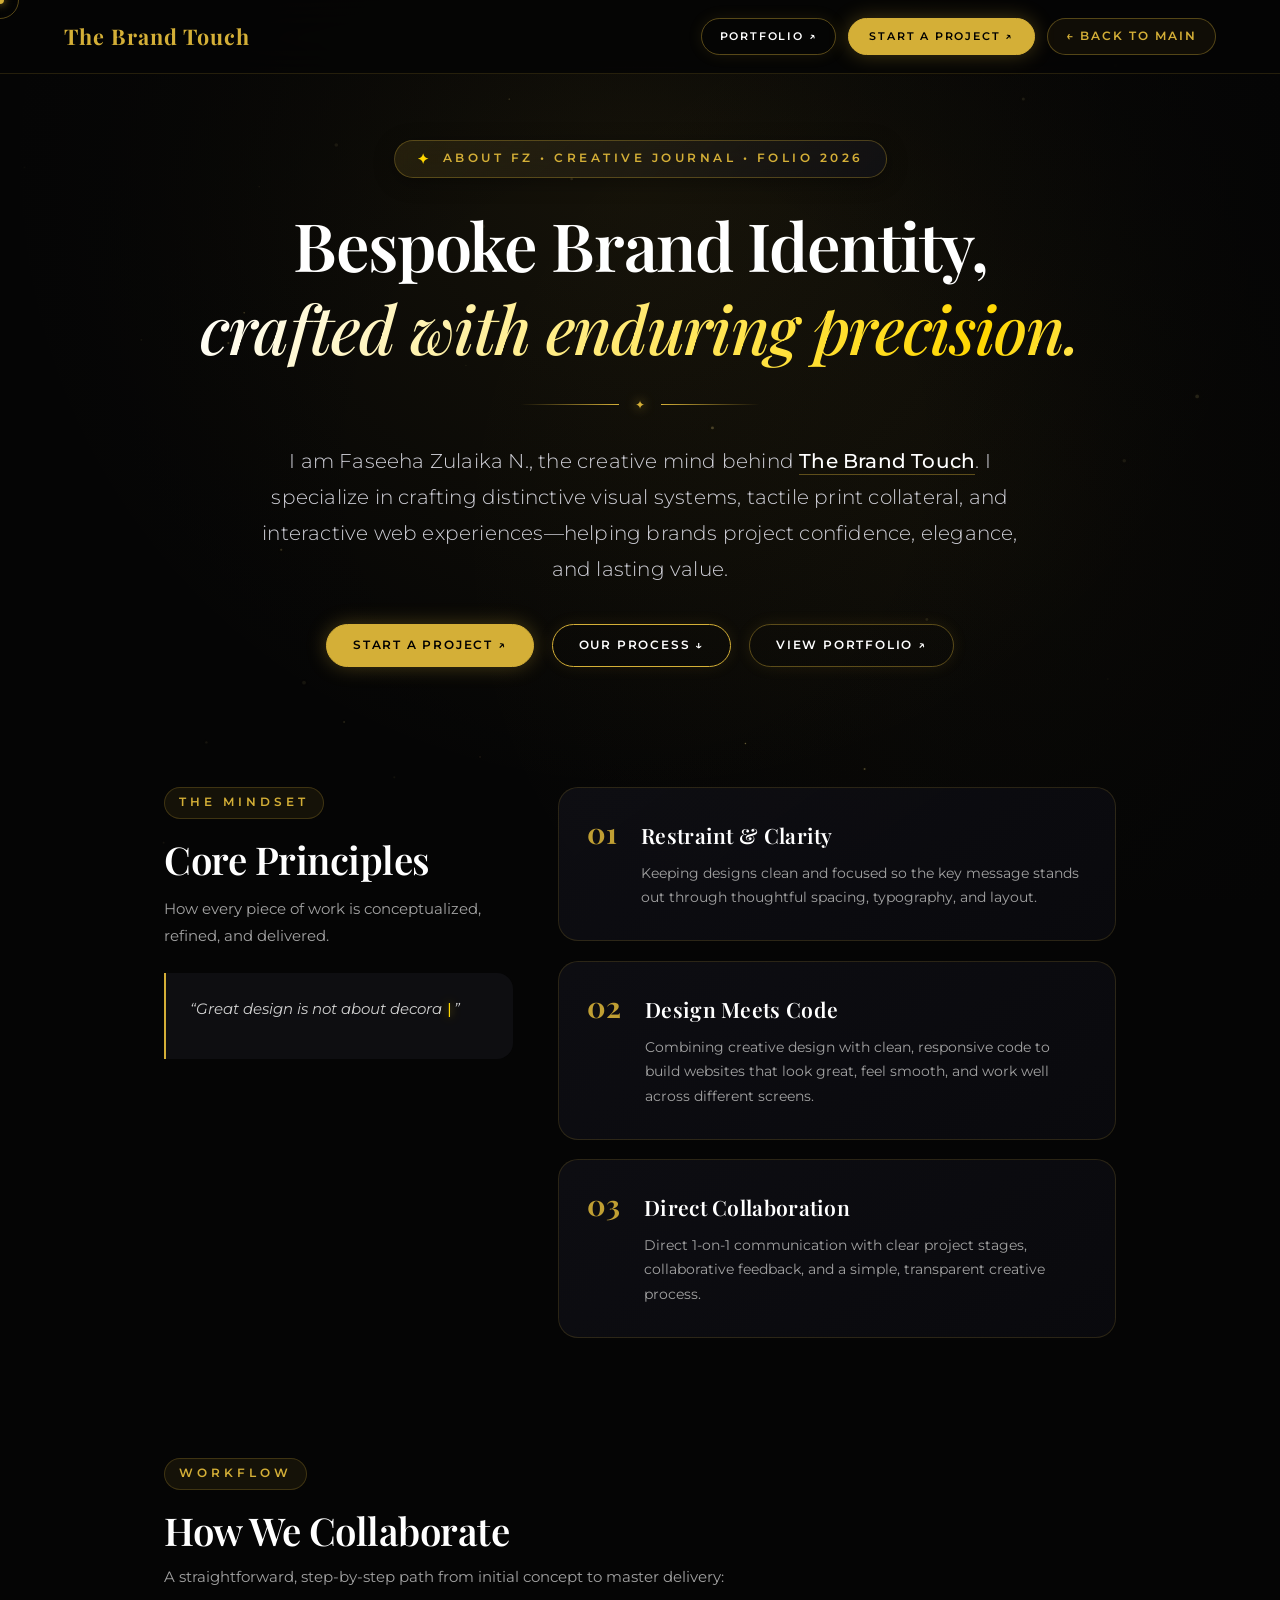
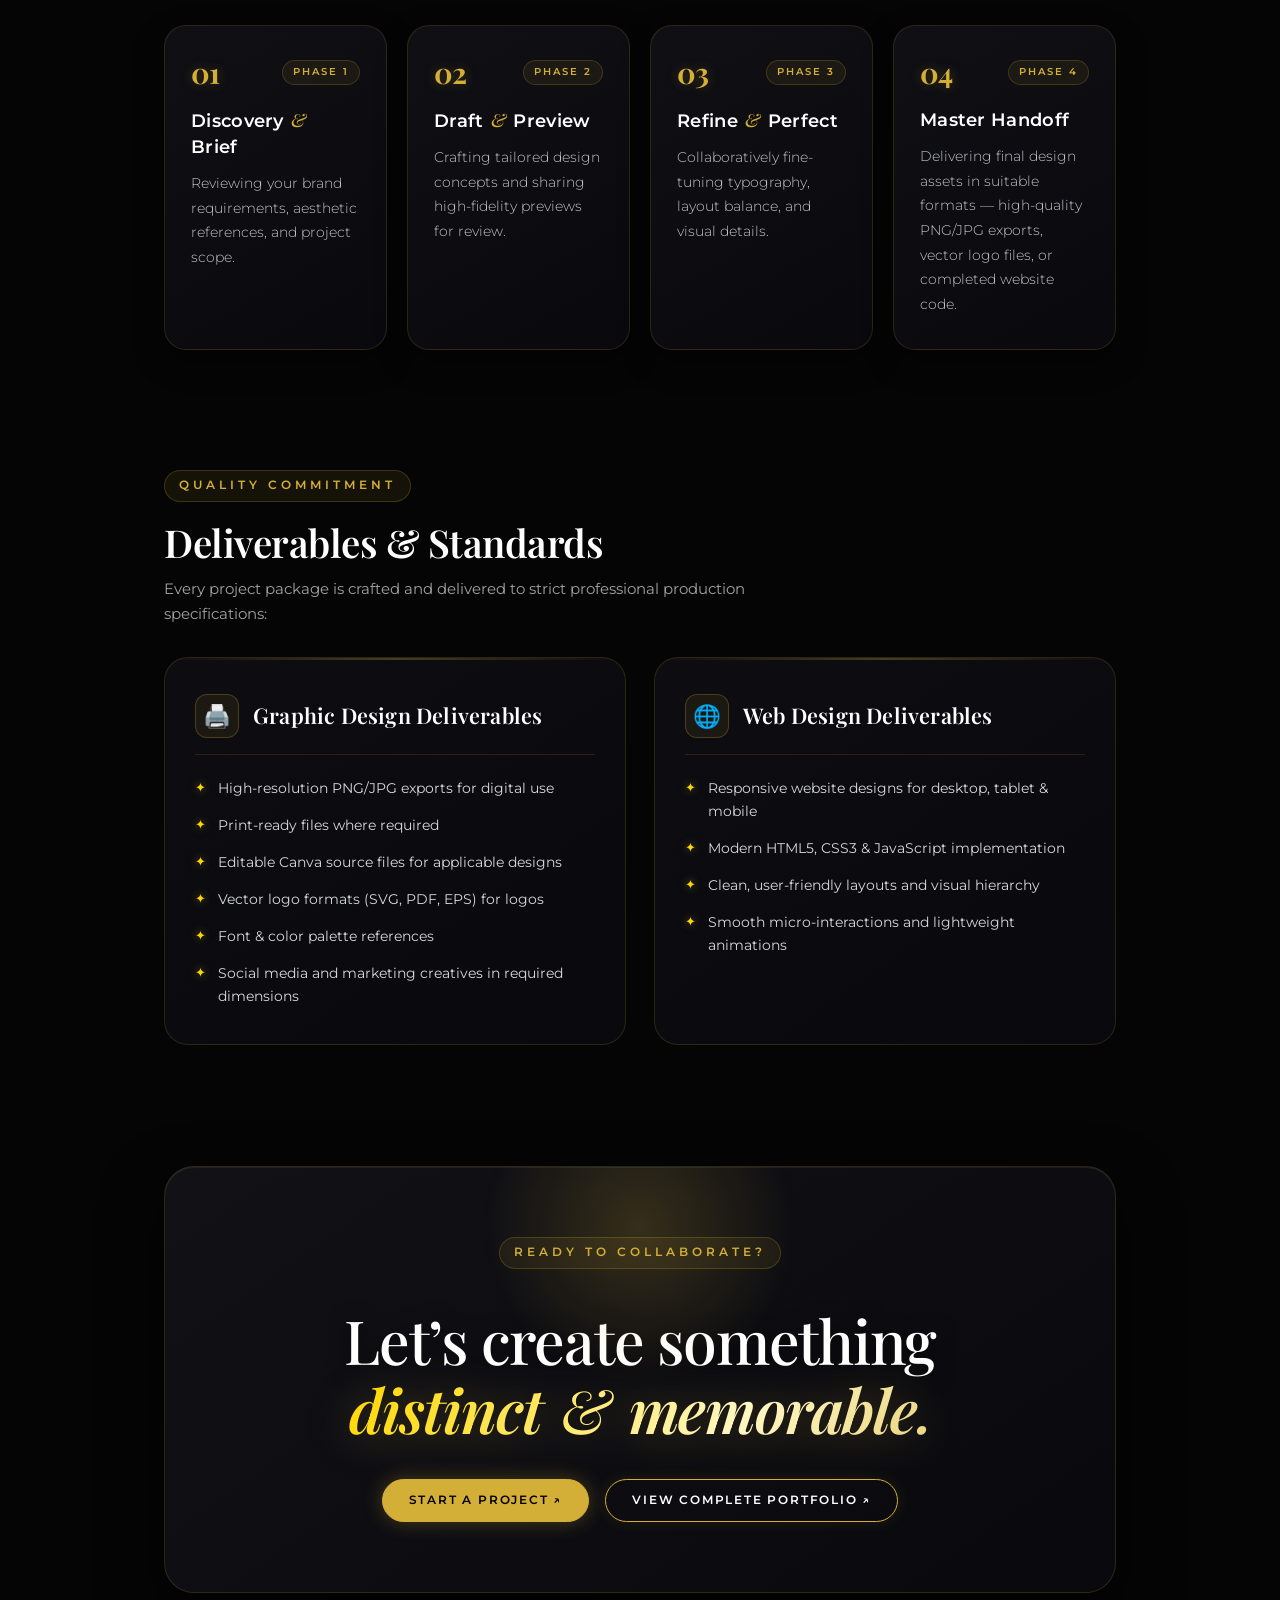
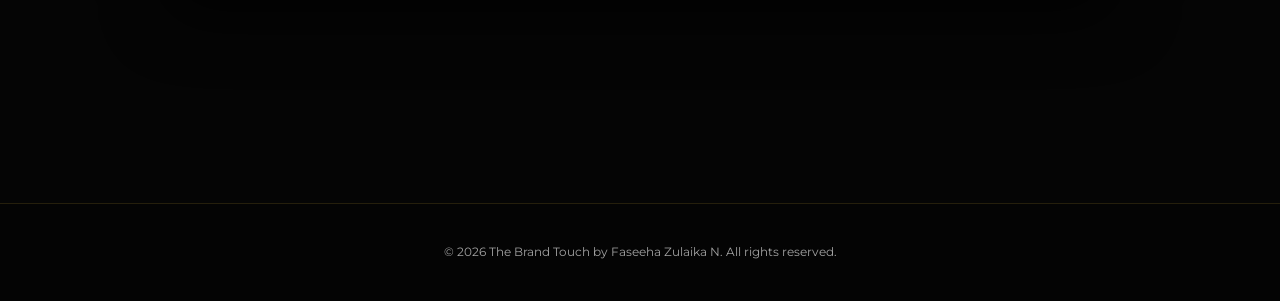
==== about-fz.html @ 2cc14414 "Initial commit: The Brand Touch portfolio website" ====
<!DOCTYPE html>
<html lang="en">
<head>
    <meta charset="UTF-8">
    <meta name="viewport" content="width=device-width, initial-scale=1.0">
    <title>About FZ — The Mindset & The Work</title>
    
    <link rel="preconnect" href="https://fonts.googleapis.com">
    <link rel="preconnect" href="https://fonts.gstatic.com" crossorigin>
    <link href="https://fonts.googleapis.com/css2?family=Montserrat:wght@300;400;500;600;700&family=Playfair+Display:ital,wght@0,500;0,600;0,700;1,500;1,600&display=swap" rel="stylesheet">

    <style>
        :root {
            --bg-color: #050505;
            --card-bg: rgba(16, 16, 20, 0.72);
            --card-bg-hover: rgba(24, 22, 18, 0.9);
            --gold: #d4af37;
            --gold-bright: #ffd700;
            --gold-dim: #aa8c2c;
            --gold-glow: rgba(212, 175, 55, 0.28);
            --glass-border: rgba(212, 175, 55, 0.16);
            --glass-border-hover: rgba(212, 175, 55, 0.55);
            --text-main: #ffffff;
            --text-muted: #a2a2a2;
            --transition: all 0.35s cubic-bezier(0.16, 1, 0.3, 1);
            --ease-luxury: cubic-bezier(0.16, 1, 0.3, 1);
            --ease-spring: cubic-bezier(0.25, 1, 0.5, 1);
        }

        * { 
            margin: 0; 
            padding: 0; 
            box-sizing: border-box; 
            -webkit-user-select: none;
            -moz-user-select: none;
            -ms-user-select: none;
            user-select: none;
        }
        
        input, textarea, [contenteditable="true"] {
            -webkit-user-select: text;
            -moz-user-select: text;
            -ms-user-select: text;
            user-select: text;
        }

        ::selection {
            background: transparent;
            color: inherit;
        }

        ::-moz-selection {
            background: transparent;
            color: inherit;
        }

        body {
            background-color: var(--bg-color);
            color: var(--text-main);
            font-family: 'Montserrat', sans-serif;
            overflow-x: hidden;
            line-height: 1.65;
        }
        
        h1, h2, h3, h4, .editorial-heading, .shimmer-title, .closing-heading { 
            font-family: 'Playfair Display', serif; 
            font-weight: 600; 
            letter-spacing: -0.01em;
        }

        a { text-decoration: none; color: inherit; transition: var(--transition); }
        ul { list-style: none; }

        /* Luxury Scrollbar */
        ::-webkit-scrollbar { width: 8px; }
        ::-webkit-scrollbar-track { background: var(--bg-color); }
        ::-webkit-scrollbar-thumb {
            background: linear-gradient(180deg, #1f1a0e 0%, var(--gold-dim) 50%, #1f1a0e 100%);
            border-radius: 4px;
            border: 1px solid rgba(212, 175, 55, 0.2);
        }
        ::-webkit-scrollbar-thumb:hover { background: var(--gold); }

        /* Custom Luxury Cursor */
        .custom-cursor-dot {
            width: 8px; height: 8px; background: var(--gold);
            border-radius: 50%; position: fixed; top: 0; left: 0;
            pointer-events: none !important; z-index: 100000; transform: translate(-50%, -50%);
            box-shadow: 0 0 10px rgba(212, 175, 55, 0.8);
            transition: transform 0.08s ease-out, opacity 0.3s;
        }
        .custom-cursor-ring {
            width: 38px; height: 38px;
            border: 1px solid rgba(212, 175, 55, 0.4);
            border-radius: 50%; position: fixed; top: 0; left: 0;
            pointer-events: none !important; z-index: 99999; transform: translate(-50%, -50%);
            backdrop-filter: blur(2px);
            transition: width 0.35s var(--ease-luxury), height 0.35s var(--ease-luxury), border-color 0.3s, background-color 0.3s, transform 0.15s ease-out;
        }
        body.cursor-hover .custom-cursor-ring {
            width: 58px; height: 58px;
            border-color: var(--gold);
            background: rgba(212, 175, 55, 0.08);
            pointer-events: none !important;
        }

        /* Dynamic Background Engine */
        #dynamic-background {
            position: fixed; top: 0; left: 0; width: 100vw; height: 100vh;
            z-index: -2; overflow: hidden; pointer-events: none; background: #050505;
        }
        #bg-canvas {
            position: absolute; top: 0; left: 0; width: 100%; height: 100%;
            display: block; pointer-events: none; z-index: 1;
        }
        .bg-glow-layer {
            position: absolute; top: 0; left: 0; width: 100%; height: 100%;
            pointer-events: none;
            background: radial-gradient(circle at 50% 18%, rgba(212, 175, 55, 0.08) 0%, transparent 65%),
                        radial-gradient(circle at 80% 60%, rgba(212, 175, 55, 0.04) 0%, transparent 50%);
            mix-blend-mode: screen; z-index: 2;
        }
        .bg-vignette-layer {
            position: absolute; top: 0; left: 0; width: 100%; height: 100%;
            pointer-events: none;
            background: radial-gradient(circle at center, transparent 35%, rgba(5, 5, 5, 0.65) 75%, #050505 100%);
            z-index: 3;
        }

        /* Header Navigation */
        header {
            position: fixed; top: 0; left: 0; right: 0; width: 100%;
            box-sizing: border-box; padding: 18px 5%;
            display: flex; justify-content: space-between; align-items: center;
            background: rgba(5, 5, 5, 0.88); backdrop-filter: blur(20px); -webkit-backdrop-filter: blur(20px);
            z-index: 1000; border-bottom: 1px solid var(--glass-border);
            opacity: 0; transform: translateY(-20px);
            animation: headerReveal 1s var(--ease-luxury) 0.1s forwards;
        }
        @keyframes headerReveal {
            to { opacity: 1; transform: translateY(0); }
        }

        .logo-link {
            display: inline-flex;
            align-items: center;
            text-decoration: none;
            flex-shrink: 0;
        }
        .logo { 
            font-family: 'Playfair Display', serif; font-size: 1.35rem; color: var(--gold); 
            font-weight: 700; letter-spacing: 1px; white-space: nowrap;
            transition: opacity 0.3s ease;
        }
        .logo-link:hover .logo {
            opacity: 0.85;
        }

        .header-actions {
            display: flex; align-items: center; gap: 12px; white-space: nowrap; flex-shrink: 0;
        }
        .back-link {
            display: inline-flex; align-items: center; gap: 8px;
            font-size: 0.72rem; text-transform: uppercase; letter-spacing: 2px;
            color: var(--gold); font-weight: 600; padding: 8px 18px;
            border: 1px solid rgba(212, 175, 55, 0.35); border-radius: 50px;
            background: rgba(212, 175, 55, 0.06); transition: var(--transition);
            cursor: pointer; position: relative; z-index: 10001;
            white-space: nowrap; flex-shrink: 0; text-decoration: none;
        }
        .back-text-short, .hire-text-short {
            display: none;
        }
        .back-link:hover {
            background: var(--gold); color: #000;
            box-shadow: 0 0 20px rgba(212, 175, 55, 0.4);
            transform: translateX(-3px);
        }

        /* Buttons */
        .btn { 
            padding: 11px 26px; border: 1px solid var(--gold); text-transform: uppercase; letter-spacing: 1.8px; font-size: 0.72rem; 
            transition: var(--transition); background: transparent; color: var(--text-main); display: inline-flex; align-items: center; justify-content: center; gap: 6px;
            border-radius: 50px; cursor: pointer; position: relative; z-index: 1; font-weight: 600;
            box-shadow: 0 0 15px rgba(212, 175, 55, 0.1);
        }
        .btn:hover { box-shadow: 0 0 30px rgba(212, 175, 55, 0.3); border-color: var(--gold-bright); }
        .btn-fill { 
            background: var(--gold); color: #000; font-weight: 600; 
            box-shadow: 0 0 20px rgba(212, 175, 55, 0.3); 
        }
        .btn-fill:hover { background: var(--gold-bright); color: #000; box-shadow: 0 0 35px rgba(212, 175, 55, 0.55); }
        
        .magnetic { display: inline-block; transition: transform 0.25s var(--ease-spring); }

        /* Container Layout */
        .page-container {
            max-width: 1080px; margin: 0 auto; padding: 130px 5% 90px;
        }

        .journal-section {
            margin-bottom: 120px; position: relative;
        }

        /* Eyebrow Pill Tag */
        .eyebrow {
            display: inline-flex; align-items: center; gap: 8px; color: var(--gold); text-transform: uppercase;
            letter-spacing: 4px; font-size: 0.74rem; font-weight: 600; margin-bottom: 18px;
            padding: 5px 14px; background: rgba(212, 175, 55, 0.08); border-radius: 50px; border: 1px solid rgba(212,175,55,0.22);
        }

        .editorial-heading {
            font-size: clamp(2.3rem, 4.5vw, 3.5rem); line-height: 1.15; color: var(--text-main); margin-bottom: 20px;
            letter-spacing: -0.5px;
        }

        .shimmer-text {
            background: linear-gradient(90deg, #ffffff 15%, #ffd700 50%, #ffffff 85%);
            background-size: 200% auto; -webkit-background-clip: text; -webkit-text-fill-color: transparent;
            animation: textShine 6s linear infinite;
        }
        @keyframes textShine { to { background-position: 200% center; } }

        .gold-line {
            width: 55px; height: 2px; background: linear-gradient(90deg, var(--gold), transparent);
            margin: 22px 0 26px; border-radius: 2px;
        }

        .intro-lead {
            font-size: 1.12rem; color: #dcdcdc; font-weight: 300; line-height: 1.85;
            max-width: 820px; letter-spacing: 0.2px; margin-bottom: 32px;
        }

        /* ==========================================
           1. GRAND CINEMATIC EDITORIAL HERO
           ========================================== */
        .hero-grand-container {
            text-align: center;
            max-width: 940px;
            margin: 0 auto 80px;
            position: relative;
            padding: 10px 0 0;
        }

        .hero-grand-tag {
            display: inline-flex;
            align-items: center;
            gap: 10px;
            font-size: 0.74rem;
            text-transform: uppercase;
            letter-spacing: 3.5px;
            color: var(--gold);
            background: linear-gradient(135deg, rgba(212, 175, 55, 0.12) 0%, rgba(18, 18, 24, 0.7) 100%);
            border: 1px solid rgba(212, 175, 55, 0.3);
            padding: 7px 22px;
            border-radius: 50px;
            margin-bottom: 28px;
            backdrop-filter: blur(12px);
            font-weight: 600;
            box-shadow: 0 4px 20px rgba(0, 0, 0, 0.35);
        }
        .hero-grand-tag .tag-spark {
            color: var(--gold-bright);
            font-size: 0.85rem;
            animation: pulseGold 2.5s infinite ease-in-out;
        }
        @keyframes pulseGold {
            0%, 100% { opacity: 0.6; transform: scale(0.92); }
            50% { opacity: 1; transform: scale(1.18); filter: drop-shadow(0 0 6px var(--gold)); }
        }

        .hero-grand-title {
            font-family: 'Playfair Display', serif;
            font-size: clamp(2.6rem, 5.2vw, 4.4rem);
            font-weight: 600;
            line-height: 1.18;
            color: #ffffff;
            letter-spacing: -0.02em;
            margin-bottom: 24px;
        }
        .hero-grand-mask {
            display: block;
            overflow: hidden;
            position: relative;
            padding-bottom: 4px;
        }
        .hero-grand-reveal-line {
            display: inline-block;
            transform: translateY(118%) rotate(1.2deg);
            opacity: 0;
            filter: blur(8px);
            will-change: transform, opacity, filter;
            transition: transform 1.25s cubic-bezier(0.16, 1, 0.3, 1), opacity 1.1s ease, filter 1.1s ease;
        }
        .hero-grand-title.visible .hero-grand-reveal-line.line-1 {
            transform: translateY(0) rotate(0deg);
            opacity: 1;
            filter: blur(0px);
            transition-delay: 0.18s;
        }
        .hero-grand-title.visible .hero-grand-reveal-line.line-2 {
            transform: translateY(0) rotate(0deg);
            opacity: 1;
            filter: blur(0px);
            transition-delay: 0.38s;
        }
        .hero-grand-italic {
            font-style: italic;
            font-weight: 500;
            background: linear-gradient(120deg, #ffffff 0%, var(--gold-bright) 45%, #ffffff 65%, var(--gold-dim) 100%);
            background-size: 200% auto;
            -webkit-background-clip: text;
            -webkit-text-fill-color: transparent;
            display: inline-block;
            animation: textShine 6s linear infinite;
        }

        .hero-grand-rule {
            display: flex;
            align-items: center;
            justify-content: center;
            gap: 16px;
            margin: 0 auto 28px;
            max-width: 240px;
        }
        .hero-grand-rule .line {
            flex: 1;
            height: 1px;
            background: linear-gradient(90deg, transparent, var(--gold));
        }
        .hero-grand-rule .line:last-child {
            background: linear-gradient(90deg, var(--gold), transparent);
        }
        .hero-grand-rule .symbol {
            color: var(--gold);
            font-size: 0.75rem;
            filter: drop-shadow(0 0 6px var(--gold));
        }

        .hero-grand-bio {
            font-size: clamp(1.05rem, 1.8vw, 1.22rem);
            color: #d0d0d8;
            font-weight: 300;
            line-height: 1.85;
            max-width: 780px;
            margin: 0 auto 36px;
            letter-spacing: 0.2px;
        }
        .hero-grand-bio em {
            color: #ffffff;
            font-style: normal;
            font-weight: 500;
            border-bottom: 1px solid rgba(212, 175, 55, 0.4);
            padding-bottom: 1px;
        }

        .hero-grand-cta-row {
            display: flex;
            align-items: center;
            justify-content: center;
            gap: 18px;
            flex-wrap: wrap;
            margin-top: 10px;
        }

        /* ==========================================
           2. SPLIT-FLOW CREATIVE PRINCIPLES
           ========================================== */
        .principles-split {
            display: grid;
            grid-template-columns: 1fr 1.6fr;
            gap: 45px;
            align-items: flex-start;
        }
        .principles-intro-panel {
            position: sticky;
            top: 100px;
        }
        .principles-quote-box {
            margin-top: 24px;
            padding: 24px;
            border-left: 2px solid var(--gold);
            background: rgba(20, 20, 26, 0.6);
            border-radius: 0 16px 16px 0;
            font-style: italic;
            font-size: 0.92rem;
            color: #d0d0d0;
            line-height: 1.7;
            min-height: 86px;
        }
        .quote-typing-cursor {
            display: inline-block;
            color: var(--gold-bright);
            font-weight: 300;
            margin-left: 3px;
            animation: quoteCursorBlink 0.65s infinite;
            text-shadow: 0 0 10px rgba(255, 215, 0, 0.75);
            font-family: monospace;
            font-style: normal;
        }
        .quote-typing-cursor.done {
            opacity: 0;
            display: none;
            transition: opacity 0.4s ease;
        }
        @keyframes quoteCursorBlink {
            0%, 100% { opacity: 1; }
            50% { opacity: 0; }
        }
        .principles-stack {
            display: flex;
            flex-direction: column;
            gap: 20px;
        }
        .principle-row-card {
            background: linear-gradient(145deg, rgba(16, 16, 22, 0.82) 0%, rgba(10, 10, 14, 0.94) 100%);
            border: 1px solid var(--glass-border);
            border-radius: 20px;
            padding: 30px 28px;
            display: flex;
            gap: 24px;
            align-items: flex-start;
            transition: all 0.35s var(--ease-luxury);
            position: relative;
            overflow: hidden;
            user-select: none;
            -webkit-user-select: none;
        }
        .principle-row-card:hover {
            border-color: var(--gold);
            transform: translateX(6px);
            background: linear-gradient(145deg, rgba(24, 22, 18, 0.92) 0%, rgba(14, 12, 10, 0.98) 100%);
            box-shadow: 0 15px 35px rgba(0,0,0,0.65), 0 0 25px var(--gold-glow);
        }
        .principle-num-badge {
            font-family: 'Playfair Display', serif;
            font-size: 1.8rem;
            font-weight: 700;
            color: var(--gold);
            line-height: 1;
            flex-shrink: 0;
            opacity: 0.9;
        }
        .principle-content h3 {
            font-family: 'Playfair Display', serif;
            font-size: 1.32rem;
            color: #ffffff;
            margin-bottom: 8px;
            letter-spacing: 0.3px;
        }
        .principle-content p {
            font-size: 0.88rem;
            color: var(--text-muted);
            line-height: 1.75;
        }

        /* ==========================================
           3. COLLABORATION WORKFLOW (LUXURY EDITORIAL)
           ========================================== */
        .process-track {
            display: grid;
            grid-template-columns: repeat(4, 1fr);
            gap: 20px;
            margin-top: 36px;
            position: relative;
        }
        .process-track-step {
            background: linear-gradient(150deg, rgba(18, 18, 24, 0.85) 0%, rgba(10, 10, 14, 0.96) 100%);
            border: 1px solid var(--glass-border);
            border-radius: 22px;
            padding: 32px 26px;
            position: relative;
            transition: all 0.35s var(--ease-luxury);
            display: flex;
            flex-direction: column;
            overflow: hidden;
            box-shadow: 0 12px 30px rgba(0, 0, 0, 0.45);
            user-select: none;
            -webkit-user-select: none;
        }
        .process-track-step::before {
            content: '';
            position: absolute;
            top: 0;
            left: 0;
            right: 0;
            height: 2px;
            background: linear-gradient(90deg, transparent, rgba(212, 175, 55, 0.3), transparent);
            opacity: 0;
            transition: opacity 0.35s ease;
        }
        .process-track-step:hover {
            border-color: var(--gold);
            background: linear-gradient(150deg, rgba(24, 22, 18, 0.95) 0%, rgba(12, 10, 10, 0.98) 100%);
            transform: translateY(-6px);
            box-shadow: 0 20px 45px rgba(0, 0, 0, 0.7), 0 0 25px rgba(212, 175, 55, 0.15);
        }
        .process-track-step:hover::before {
            opacity: 1;
            background: linear-gradient(90deg, transparent, var(--gold), transparent);
        }
        .process-step-header {
            display: flex;
            align-items: center;
            justify-content: space-between;
            margin-bottom: 20px;
        }
        .process-num-badge {
            font-family: 'Playfair Display', serif;
            font-size: 1.8rem;
            font-weight: 700;
            color: var(--gold);
            line-height: 1;
            letter-spacing: -0.02em;
            text-shadow: 0 0 12px rgba(212, 175, 55, 0.3);
        }
        .process-phase-tag {
            font-size: 0.64rem;
            text-transform: uppercase;
            letter-spacing: 2px;
            color: var(--gold);
            background: rgba(212, 175, 55, 0.08);
            border: 1px solid rgba(212, 175, 55, 0.2);
            padding: 3px 10px;
            border-radius: 20px;
            font-weight: 600;
        }
        .process-track-title {
            font-family: 'Montserrat', sans-serif;
            font-size: 1.14rem;
            font-weight: 600;
            color: #ffffff;
            margin-bottom: 12px;
            letter-spacing: 0.3px;
            line-height: 1.4;
            transition: color 0.3s ease;
        }
        .process-track-title .amp {
            font-family: 'Playfair Display', serif;
            font-style: italic;
            color: var(--gold);
            font-weight: 500;
            margin: 0 2px;
        }
        .process-track-desc {
            font-size: 0.88rem;
            color: #c4c4ce;
            line-height: 1.75;
            font-weight: 300;
        }

        /* Internal Staggered Text Reveal Cascade for Collaboration Cards */
        .process-track-step .process-num-badge,
        .process-track-step .process-phase-tag,
        .process-track-step .process-track-title,
        .process-track-step .process-track-desc {
            opacity: 0;
            transform: translateY(14px);
            transition: opacity 0.65s cubic-bezier(0.16, 1, 0.3, 1), transform 0.65s cubic-bezier(0.16, 1, 0.3, 1);
            will-change: opacity, transform;
        }
        .process-track-step.visible .process-num-badge {
            opacity: 1;
            transform: translateY(0);
            transition-delay: 0.12s;
        }
        .process-track-step.visible .process-phase-tag {
            opacity: 1;
            transform: translateY(0);
            transition-delay: 0.18s;
        }
        .process-track-step.visible .process-track-title {
            opacity: 1;
            transform: translateY(0);
            transition-delay: 0.26s;
        }
        .process-track-step.visible .process-track-desc {
            opacity: 1;
            transform: translateY(0);
            transition-delay: 0.36s;
        }

        /* ==========================================
           5. STUDIO STANDARDS 2-COLUMN COMPARISON
           ========================================== */
        .standards-container {
            display: grid;
            grid-template-columns: 1fr 1fr;
            gap: 28px;
            margin-top: 32px;
        }
        .standards-box {
            background: linear-gradient(145deg, rgba(16, 16, 22, 0.8) 0%, rgba(10, 10, 14, 0.94) 100%);
            border: 1px solid var(--glass-border);
            border-radius: 24px;
            padding: 36px 30px;
            position: relative;
            overflow: hidden;
            transition: transform 0.4s var(--ease-luxury), border-color 0.4s var(--ease-luxury), box-shadow 0.4s var(--ease-luxury);
            user-select: none;
            -webkit-user-select: none;
        }
        .standards-box::before {
            content: '';
            position: absolute;
            top: 0;
            left: 0;
            width: 100%;
            height: 2px;
            background: linear-gradient(90deg, transparent, var(--gold), transparent);
            opacity: 0.3;
            transition: opacity 0.4s ease;
        }
        .standards-box:hover {
            transform: translateY(-4px);
            border-color: var(--glass-border-hover);
            box-shadow: 0 16px 40px rgba(0, 0, 0, 0.6), 0 0 30px rgba(212, 175, 55, 0.12);
        }
        .standards-box:hover::before {
            opacity: 0.8;
        }
        .standards-box-header {
            display: flex;
            align-items: center;
            gap: 14px;
            margin-bottom: 22px;
            padding-bottom: 16px;
            border-bottom: 1px solid rgba(212, 175, 55, 0.14);
        }
        .standards-box-icon {
            font-size: 1.4rem;
            width: 44px;
            height: 44px;
            border-radius: 12px;
            background: rgba(212, 175, 55, 0.08);
            border: 1px solid rgba(212, 175, 55, 0.25);
            display: flex;
            align-items: center;
            justify-content: center;
            flex-shrink: 0;
        }
        .standards-box-header h3 {
            font-family: 'Playfair Display', serif;
            font-size: 1.35rem;
            color: #ffffff;
            font-weight: 600;
            letter-spacing: 0.2px;
        }
        .standards-list {
            display: flex;
            flex-direction: column;
            gap: 14px;
        }
        .standards-item {
            display: flex;
            align-items: flex-start;
            gap: 12px;
            font-size: 0.9rem;
            color: #d6d6de;
            line-height: 1.6;
            transition: transform 0.3s ease;
        }
        .standards-item:hover {
            transform: translateX(3px);
        }
        .standards-item span.check-icon {
            color: var(--gold-bright);
            font-size: 0.82rem;
            line-height: 1.6;
            flex-shrink: 0;
            text-shadow: 0 0 8px rgba(212, 175, 55, 0.6);
        }

        /* ==========================================
           6. FINAL GRAND CTA
           ========================================== */
        .final-cta-card {
            background: linear-gradient(145deg, rgba(20, 20, 26, 0.85) 0%, rgba(10, 10, 14, 0.96) 100%);
            border: 1px solid var(--glass-border);
            border-radius: 30px;
            padding: 70px 30px;
            text-align: center;
            position: relative;
            overflow: hidden;
            box-shadow: 0 25px 60px rgba(0,0,0,0.7), inset 0 1px 1px rgba(255,255,255,0.08);
            user-select: none;
            -webkit-user-select: none;
        }
        .final-cta-card::after {
            content: '';
            position: absolute; top: -100px; left: 50%; transform: translateX(-50%);
            width: 320px; height: 320px;
            background: radial-gradient(circle, rgba(212,175,55,0.2) 0%, transparent 70%);
            pointer-events: none;
        }
        .closing-heading {
            font-family: 'Playfair Display', serif;
            font-size: clamp(2.3rem, 4.8vw, 3.8rem);
            line-height: 1.15;
            color: #ffffff;
            margin: 18px auto 35px;
            max-width: 780px;
            letter-spacing: -0.02em;
        }
        .closing-line-1 {
            display: inline-block;
            font-weight: 500;
            color: #ffffff;
            letter-spacing: -0.02em;
            text-shadow: 0 2px 20px rgba(0, 0, 0, 0.5);
        }
        .closing-line-2 {
            display: inline-block;
            font-style: italic;
            font-weight: 600;
            background: linear-gradient(120deg, #ffd700 0%, #fff7c2 35%, #d4af37 70%, #ffd700 100%);
            background-size: 200% auto;
            -webkit-background-clip: text;
            -webkit-text-fill-color: transparent;
            animation: textShine 5s linear infinite;
            filter: drop-shadow(0 2px 22px rgba(212, 175, 55, 0.3));
        }
        .closing-line-2 em {
            font-style: italic;
            font-weight: 400;
            margin: 0 4px;
        }

        /* Final CTA Staggered Text Reveal Cascade */
        .final-cta-card .eyebrow,
        .final-cta-card .closing-line-1,
        .final-cta-card .closing-line-2,
        .final-cta-card .closing-actions {
            opacity: 0;
            transform: translateY(22px);
            transition: opacity 0.75s cubic-bezier(0.16, 1, 0.3, 1), transform 0.75s cubic-bezier(0.16, 1, 0.3, 1);
            will-change: opacity, transform;
        }
        .final-cta-card.visible .eyebrow {
            opacity: 1;
            transform: translateY(0);
            transition-delay: 0.1s;
        }
        .final-cta-card.visible .closing-line-1 {
            opacity: 1;
            transform: translateY(0);
            transition-delay: 0.22s;
        }
        .final-cta-card.visible .closing-line-2 {
            opacity: 1;
            transform: translateY(0);
            transition-delay: 0.36s;
        }
        .final-cta-card.visible .closing-actions {
            opacity: 1;
            transform: translateY(0);
            transition-delay: 0.5s;
        }
        .closing-actions {
            display: flex; justify-content: center; gap: 16px; flex-wrap: wrap;
            position: relative; z-index: 2;
        }

        /* Footer */
        footer {
            padding: 38px; text-align: center; border-top: 1px solid var(--glass-border);
            font-size: 0.78rem; color: var(--text-muted); background: rgba(5,5,5,0.95);
        }

        /* ==========================================
           LUXURY SCROLL & REVEAL ANIMATION SYSTEM
           ========================================== */
        .reveal-fade {
            opacity: 0;
            transform: translateY(35px);
            transition: opacity 0.85s var(--ease-luxury), transform 0.85s var(--ease-luxury);
            will-change: opacity, transform;
        }
        .reveal-fade.visible {
            opacity: 1;
            transform: translateY(0);
        }

        .reveal-left {
            opacity: 0;
            transform: translateX(-45px);
            transition: opacity 0.85s var(--ease-luxury), transform 0.85s var(--ease-luxury);
            will-change: opacity, transform;
        }
        .reveal-left.visible {
            opacity: 1;
            transform: translateX(0);
        }

        .reveal-right {
            opacity: 0;
            transform: translateX(45px);
            transition: opacity 0.85s var(--ease-luxury), transform 0.85s var(--ease-luxury);
            will-change: opacity, transform;
        }
        .reveal-right.visible {
            opacity: 1;
            transform: translateX(0);
        }

        .reveal-scale {
            opacity: 0;
            transform: scale(0.94) translateY(25px);
            transition: opacity 0.9s var(--ease-luxury), transform 0.9s var(--ease-luxury);
            will-change: opacity, transform;
        }
        .reveal-scale.visible {
            opacity: 1;
            transform: scale(1) translateY(0);
        }

        /* Stagger Delays for Grid & Stack Items */
        .delay-1 { transition-delay: 0.12s; }
        .delay-2 { transition-delay: 0.24s; }
        .delay-3 { transition-delay: 0.36s; }
        .delay-4 { transition-delay: 0.48s; }

        /* Responsive Breakpoints */
        @media (max-width: 960px) {
            .principles-split { grid-template-columns: 1fr; gap: 30px; }
            .principles-intro-panel { position: static; }
            .process-track { grid-template-columns: repeat(2, 1fr); }
            .standards-container { grid-template-columns: 1fr; }
        }

        @media (max-width: 768px) {
            html, body {
                width: 100%;
                max-width: 100%;
                overflow-x: hidden !important;
            }

            .reveal-left {
                transform: translateX(-20px);
            }
            .reveal-right {
                transform: translateX(20px);
            }
            .reveal-left.visible, .reveal-right.visible {
                transform: translateX(0);
            }

            header {
                padding: 14px 5%;
                gap: 12px;
                width: 100%;
                max-width: 100%;
                box-sizing: border-box;
            }
            .logo {
                font-size: clamp(1.05rem, 4vw, 1.22rem);
                letter-spacing: 0.5px;
            }
            .header-portfolio-btn {
                display: none !important;
            }
            .header-hire-btn {
                display: none !important;
            }
            .back-text-full { display: none; }
            .back-text-short { display: inline; }
            .back-link {
                padding: 7px 15px;
                font-size: 0.68rem;
                letter-spacing: 1.5px;
            }

            .page-container { 
                padding: 95px 5% 50px; 
                width: 100%;
                max-width: 100%;
                box-sizing: border-box;
                overflow-x: hidden;
            }
            .journal-section { margin-bottom: 70px; width: 100%; max-width: 100%; box-sizing: border-box; }
            .hero-grand-container { margin-bottom: 50px; width: 100%; max-width: 100%; box-sizing: border-box; }
            .hero-grand-title { 
                font-size: clamp(1.85rem, 5.8vw, 2.5rem); 
                word-break: break-word;
                overflow-wrap: break-word;
                max-width: 100%;
            }
            .hero-grand-bio {
                max-width: 100%;
                box-sizing: border-box;
            }
            .process-track { grid-template-columns: 1fr; width: 100%; box-sizing: border-box; }
            .final-cta-card { padding: 45px 20px; width: 100%; box-sizing: border-box; }
            .custom-cursor-dot, .custom-cursor-ring { display: none; }
        }

        @media (max-width: 480px) {
            header {
                padding: 12px 4%;
            }
            .logo {
                font-size: clamp(0.95rem, 4.2vw, 1.08rem);
            }
            .back-link {
                padding: 6px 12px;
                font-size: 0.62rem;
                letter-spacing: 1px;
            }
            .hero-grand-title { font-size: clamp(1.65rem, 6.8vw, 2.15rem); }
            .hero-grand-bio { font-size: 0.88rem; line-height: 1.7; }
            .hero-grand-cta-row { flex-direction: column; align-items: stretch; width: 100%; max-width: 280px; margin-left: auto; margin-right: auto; }
            .hero-grand-cta-row .btn { width: 100%; text-align: center; }
            .principle-row-card { padding: 22px 18px; }
            .standards-box { padding: 24px 18px; }
            .final-cta-card { padding: 36px 16px; border-radius: 18px; }
            .closing-actions { flex-direction: column; width: 100%; max-width: 280px; margin: 0 auto; }
            .closing-actions .btn { width: 100%; }
        }

        @media (max-width: 360px) {
            header {
                padding: 10px 3.5%;
            }
            .logo {
                font-size: 0.88rem;
            }
            .back-link {
                padding: 5px 9px;
                font-size: 0.58rem;
                letter-spacing: 0.6px;
            }
        }
    </style>
</head>
<body>

    <!-- LUXURY CUSTOM CURSOR -->
    <div class="custom-cursor-dot" id="cursor-dot"></div>
    <div class="custom-cursor-ring" id="cursor-ring"></div>

    <!-- DYNAMIC BACKGROUND -->
    <div id="dynamic-background" aria-hidden="true">
        <canvas id="bg-canvas"></canvas>
        <div class="bg-glow-layer"></div>
        <div class="bg-vignette-layer"></div>
    </div>

    <!-- HEADER NAVIGATION -->
    <header>
        <a href="stunning.html" class="logo-link" title="The Brand Touch Home">
            <div class="logo">The Brand Touch</div>
        </a>
        <div class="header-actions">
            <a href="stunning.html#portfolio" class="btn magnetic header-portfolio-btn" style="padding: 8px 18px; font-size: 0.7rem; border-color: rgba(212,175,55,0.4);">PORTFOLIO ↗</a>
            <a href="stunning.html#hire" class="btn btn-fill magnetic header-hire-btn" style="padding: 8px 20px; font-size: 0.7rem;">
                <span class="hire-text-full">START A PROJECT ↗</span>
                <span class="hire-text-short">START ↗</span>
            </a>
            <a href="stunning.html" class="back-link magnetic" title="Return to Main Website" aria-label="Back to main website">
                <span>←</span> <span class="back-text-full">BACK TO MAIN</span><span class="back-text-short">BACK</span>
            </a>
        </div>
    </header>

    <main class="page-container">

        <!-- ==========================================
             SECTION 01 — GRAND EDITORIAL OPENING
             ========================================== -->
        <section class="journal-section" id="opening">
            
            <div class="hero-grand-container">
                <div class="hero-grand-tag reveal-scale">
                    <span class="tag-spark">✦</span>
                    <span>ABOUT FZ • CREATIVE JOURNAL • FOLIO 2026</span>
                </div>

                <h1 class="hero-grand-title" id="hero-grand-title">
                    <span class="hero-grand-mask"><span class="hero-grand-reveal-line line-1">Bespoke Brand Identity,</span></span>
                    <span class="hero-grand-mask"><span class="hero-grand-reveal-line line-2 hero-grand-italic">crafted with enduring precision.</span></span>
                </h1>

                <div class="hero-grand-rule reveal-fade delay-1">
                    <span class="line"></span>
                    <span class="symbol">✦</span>
                    <span class="line"></span>
                </div>

                <p class="hero-grand-bio reveal-fade delay-2">
                    I am Faseeha Zulaika N., the creative mind behind <em>The Brand Touch</em>. I specialize in crafting distinctive visual systems, tactile print collateral, and interactive web experiences—helping brands project confidence, elegance, and lasting value.
                </p>

                <div class="hero-grand-cta-row reveal-fade delay-3">
                    <a href="stunning.html#hire" class="btn btn-fill magnetic">
                        START A PROJECT ↗
                    </a>
                    <a href="#how-it-works" class="btn magnetic">
                        OUR PROCESS ↓
                    </a>
                    <a href="stunning.html#portfolio" class="btn magnetic" style="border-color: rgba(212,175,55,0.4);">
                        VIEW PORTFOLIO ↗
                    </a>
                </div>
            </div>

        </section>

        <!-- ==========================================
             SECTION 02 — CREATIVE PRINCIPLES
             ========================================== -->
        <section class="journal-section" id="mindset">
            <div class="principles-split">
                <div class="principles-intro-panel reveal-left">
                    <span class="eyebrow">THE MINDSET</span>
                    <h2 class="editorial-heading" style="font-size: clamp(2rem, 3.5vw, 2.4rem); margin-bottom: 14px;">Core Principles</h2>
                    <p style="color: var(--text-muted); font-size: 0.94rem; line-height: 1.8;">
                        How every piece of work is conceptualized, refined, and delivered.
                    </p>
                    <div class="principles-quote-box" id="principles-quote-box">
                        &ldquo;<span id="principles-quote-typed">Great design is not about decoration — it is about clarity, visual hierarchy, and purpose.</span><span class="quote-typing-cursor" id="quote-cursor">|</span>&rdquo;
                    </div>
                </div>

                <div class="principles-stack">
                    <!-- Principle 01 -->
                    <div class="principle-row-card reveal-right delay-1">
                        <span class="principle-num-badge">01</span>
                        <div class="principle-content">
                            <h3>Restraint & Clarity</h3>
                            <p>
                                Keeping designs clean and focused so the key message stands out through thoughtful spacing, typography, and layout.
                            </p>
                        </div>
                    </div>

                    <!-- Principle 02 -->
                    <div class="principle-row-card reveal-right delay-2">
                        <span class="principle-num-badge">02</span>
                        <div class="principle-content">
                            <h3>Design Meets Code</h3>
                            <p>
                                Combining creative design with clean, responsive code to build websites that look great, feel smooth, and work well across different screens.
                            </p>
                        </div>
                    </div>

                    <!-- Principle 03 -->
                    <div class="principle-row-card reveal-right delay-3">
                        <span class="principle-num-badge">03</span>
                        <div class="principle-content">
                            <h3>Direct Collaboration</h3>
                            <p>
                                Direct 1-on-1 communication with clear project stages, collaborative feedback, and a simple, transparent creative process.
                            </p>
                        </div>
                    </div>
                </div>
            </div>
        </section>

        <!-- ==========================================
             SECTION 03 — COLLABORATION WORKFLOW
             ========================================== -->
        <section class="journal-section" id="how-it-works">
            <div class="reveal-fade">
                <span class="eyebrow">WORKFLOW</span>
                <h2 class="editorial-heading" style="font-size: clamp(2rem, 3.5vw, 2.4rem); margin-bottom: 12px;">How We Collaborate</h2>
                <p style="color: var(--text-muted); font-size: 0.95rem; max-width: 680px; margin-bottom: 24px;">
                    A straightforward, step-by-step path from initial concept to master delivery:
                </p>
            </div>

            <div class="process-track">
                <!-- Step 01 -->
                <div class="process-track-step reveal-fade delay-1">
                    <div class="process-step-header">
                        <span class="process-num-badge">01</span>
                        <span class="process-phase-tag">PHASE 1</span>
                    </div>
                    <h3 class="process-track-title">Discovery <span class="amp">&amp;</span> Brief</h3>
                    <p class="process-track-desc">Reviewing your brand requirements, aesthetic references, and project scope.</p>
                </div>

                <!-- Step 02 -->
                <div class="process-track-step reveal-fade delay-2">
                    <div class="process-step-header">
                        <span class="process-num-badge">02</span>
                        <span class="process-phase-tag">PHASE 2</span>
                    </div>
                    <h3 class="process-track-title">Draft <span class="amp">&amp;</span> Preview</h3>
                    <p class="process-track-desc">Crafting tailored design concepts and sharing high-fidelity previews for review.</p>
                </div>

                <!-- Step 03 -->
                <div class="process-track-step reveal-fade delay-3">
                    <div class="process-step-header">
                        <span class="process-num-badge">03</span>
                        <span class="process-phase-tag">PHASE 3</span>
                    </div>
                    <h3 class="process-track-title">Refine <span class="amp">&amp;</span> Perfect</h3>
                    <p class="process-track-desc">Collaboratively fine-tuning typography, layout balance, and visual details.</p>
                </div>

                <!-- Step 04 -->
                <div class="process-track-step reveal-fade delay-4">
                    <div class="process-step-header">
                        <span class="process-num-badge">04</span>
                        <span class="process-phase-tag">PHASE 4</span>
                    </div>
                    <h3 class="process-track-title">Master Handoff</h3>
                    <p class="process-track-desc">Delivering final design assets in suitable formats — high-quality PNG/JPG exports, vector logo files, or completed website code.</p>
                </div>
            </div>
        </section>

        <!-- ==========================================
             SECTION 04 — DELIVERABLES & STANDARDS
             ========================================== -->
        <section class="journal-section" id="standards">
            <div class="reveal-fade">
                <span class="eyebrow">QUALITY COMMITMENT</span>
                <h2 class="editorial-heading" style="font-size: clamp(2rem, 3.5vw, 2.4rem); margin-bottom: 12px;">Deliverables & Standards</h2>
                <p style="color: var(--text-muted); font-size: 0.95rem; max-width: 680px; margin-bottom: 24px;">
                    Every project package is crafted and delivered to strict professional production specifications:
                </p>
            </div>

            <div class="standards-container">
                <!-- Graphic Design Deliverables -->
                <div class="standards-box reveal-left delay-1">
                    <div class="standards-box-header">
                        <span class="standards-box-icon">🖨️</span>
                        <h3>Graphic Design Deliverables</h3>
                    </div>
                    <div class="standards-list">
                        <div class="standards-item"><span class="check-icon">✦</span> High-resolution PNG/JPG exports for digital use</div>
                        <div class="standards-item"><span class="check-icon">✦</span> Print-ready files where required</div>
                        <div class="standards-item"><span class="check-icon">✦</span> Editable Canva source files for applicable designs</div>
                        <div class="standards-item"><span class="check-icon">✦</span> Vector logo formats (SVG, PDF, EPS) for logos</div>
                        <div class="standards-item"><span class="check-icon">✦</span> Font & color palette references</div>
                        <div class="standards-item"><span class="check-icon">✦</span> Social media and marketing creatives in required dimensions</div>
                    </div>
                </div>

                <!-- Web Design Deliverables -->
                <div class="standards-box reveal-right delay-2">
                    <div class="standards-box-header">
                        <span class="standards-box-icon">🌐</span>
                        <h3>Web Design Deliverables</h3>
                    </div>
                    <div class="standards-list">
                        <div class="standards-item"><span class="check-icon">✦</span> Responsive website designs for desktop, tablet & mobile</div>
                        <div class="standards-item"><span class="check-icon">✦</span> Modern HTML5, CSS3 & JavaScript implementation</div>
                        <div class="standards-item"><span class="check-icon">✦</span> Clean, user-friendly layouts and visual hierarchy</div>
                        <div class="standards-item"><span class="check-icon">✦</span> Smooth micro-interactions and lightweight animations</div>
                    </div>
                </div>
            </div>
        </section>

        <!-- ==========================================
             SECTION 05 — FINAL CTA
             ========================================== -->
        <section class="journal-section" id="final-cta">
            <div class="final-cta-card reveal-scale">
                <span class="eyebrow">READY TO COLLABORATE?</span>
                
                <h2 class="closing-heading">
                    <span class="closing-line-1">Let’s create something</span><br>
                    <span class="closing-line-2">distinct <em>&amp;</em> memorable.</span>
                </h2>

                <div class="closing-actions">
                    <a href="stunning.html#hire" class="btn btn-fill magnetic">
                        START A PROJECT ↗
                    </a>
                    <a href="stunning.html#portfolio" class="btn magnetic">
                        VIEW COMPLETE PORTFOLIO ↗
                    </a>
                </div>
            </div>
        </section>

    </main>

    <footer>
        <p>&copy; 2026 The Brand Touch by Faseeha Zulaika N. All rights reserved.</p>
    </footer>

    <script>
        // --- 1. CUSTOM LUXURY CURSOR LOGIC (GPU Hardware Accelerated, Desktop Fine-Pointer Only) ---
        const cursorDot = document.getElementById('cursor-dot');
        const cursorRing = document.getElementById('cursor-ring');
        const isFinePointer = window.matchMedia('(pointer: fine)').matches;
        let mouseX = window.innerWidth / 2, mouseY = window.innerHeight / 2;
        let ringX = mouseX, ringY = mouseY;
        let cursorVisible = false;
        let cursorRaf = null;

        function animateCursor() {
            if (!cursorVisible) return;
            ringX += (mouseX - ringX) * 0.18;
            ringY += (mouseY - ringY) * 0.18;
            if (cursorDot) {
                cursorDot.style.transform = `translate3d(${mouseX}px, ${mouseY}px, 0) translate(-50%, -50%)`;
            }
            if (cursorRing) {
                cursorRing.style.transform = `translate3d(${ringX}px, ${ringY}px, 0) translate(-50%, -50%)`;
            }
            cursorRaf = requestAnimationFrame(animateCursor);
        }

        if (isFinePointer) {
            window.addEventListener('mousemove', (e) => {
                mouseX = e.clientX;
                mouseY = e.clientY;
                if (!cursorVisible) {
                    cursorVisible = true;
                    ringX = mouseX;
                    ringY = mouseY;
                    if (!cursorRaf) animateCursor();
                }
            }, { passive: true });

            document.addEventListener('mouseover', (e) => {
                if (e.target && e.target.closest && e.target.closest('a, button, .principle-row-card, .process-track-step, .standards-box')) {
                    document.body.classList.add('cursor-hover');
                } else {
                    document.body.classList.remove('cursor-hover');
                }
            }, { passive: true });

            // --- 2. PHYSICAL MAGNETIC BUTTONS ---
            const magnets = document.querySelectorAll('.magnetic');
            magnets.forEach((magnet) => {
                let position = null;
                let rafId = null;

                magnet.addEventListener('mouseenter', () => {
                    position = magnet.getBoundingClientRect();
                }, { passive: true });

                magnet.addEventListener('mousemove', (e) => {
                    if (!position) position = magnet.getBoundingClientRect();
                    if (rafId) return;
                    rafId = requestAnimationFrame(() => {
                        const x = e.clientX - position.left - position.width / 2;
                        const y = e.clientY - position.top - position.height / 2;
                        magnet.style.transform = `translate(${x * 0.3}px, ${y * 0.3}px)`;
                        rafId = null;
                    });
                }, { passive: true });

                magnet.addEventListener('mouseleave', () => {
                    position = null;
                    if (rafId) { cancelAnimationFrame(rafId); rafId = null; }
                    magnet.style.transform = '';
                }, { passive: true });
            });
        }

        // --- 3. DIRECTIONAL SCROLL REVEAL OBSERVER (REPEATING ON EVERY SECTION VISIT) ---
        const observer = new IntersectionObserver((entries) => {
            entries.forEach(entry => {
                if (entry.isIntersecting) {
                    entry.target.classList.add('visible');
                } else {
                    entry.target.classList.remove('visible');
                }
            });
        }, { threshold: 0.08, rootMargin: '0px 0px -20px 0px' });

        document.querySelectorAll('.reveal-fade, .reveal-left, .reveal-right, .reveal-scale, .hero-grand-title, #hero-grand-title, .principle-row-card, .process-track-step, .standards-box').forEach(el => observer.observe(el));

        // Auto-trigger opening hero reveal cascade smoothly on load
        window.addEventListener('DOMContentLoaded', () => {
            setTimeout(() => {
                const grandTitle = document.getElementById('hero-grand-title');
                if (grandTitle) grandTitle.classList.add('visible');
                document.querySelectorAll('#opening .reveal-scale, #opening .reveal-fade').forEach(el => el.classList.add('visible'));
            }, 60);
        });

        // --- 4. CORE PRINCIPLES QUOTE FAST TYPE-REVEAL (REPEATING ON EVERY SCROLL VISIT) ---
        const quoteBox = document.getElementById('principles-quote-box');
        const quoteTypedEl = document.getElementById('principles-quote-typed');
        const quoteCursorEl = document.getElementById('quote-cursor');
        const quoteFullText = "Great design is not about decoration — it is about clarity, visual hierarchy, and purpose.";
        let quoteTypingTimer = null;
        let isQuoteTyping = false;

        function runQuoteTypeReveal() {
            if (!quoteTypedEl) return;
            if (quoteTypingTimer) clearTimeout(quoteTypingTimer);
            isQuoteTyping = true;
            quoteTypedEl.textContent = '';
            if (quoteCursorEl) {
                quoteCursorEl.classList.remove('done');
                quoteCursorEl.style.display = 'inline-block';
            }
            let charIndex = 0;
            const typingSpeed = 16;

            function typeChar() {
                if (charIndex <= quoteFullText.length) {
                    quoteTypedEl.textContent = quoteFullText.substring(0, charIndex);
                    charIndex++;
                    quoteTypingTimer = setTimeout(typeChar, typingSpeed);
                } else {
                    isQuoteTyping = false;
                    if (quoteCursorEl) {
                        setTimeout(() => {
                            quoteCursorEl.classList.add('done');
                        }, 400);
                    }
                }
            }
            typeChar();
        }

        if (quoteBox) {
            const quoteObserver = new IntersectionObserver((entries) => {
                entries.forEach(entry => {
                    if (entry.isIntersecting) {
                        setTimeout(runQuoteTypeReveal, 180);
                    } else {
                        if (quoteTypingTimer) clearTimeout(quoteTypingTimer);
                        isQuoteTyping = false;
                    }
                });
            }, { threshold: 0.25 });
            quoteObserver.observe(quoteBox);
        }

        // --- 5. LUXURY AMBIENT STARDUST CANVAS ENGINE ---
        const bgCanvas = document.getElementById('bg-canvas');
        if (bgCanvas) {
            const ctx = bgCanvas.getContext('2d', { alpha: true });
            let w = bgCanvas.width = window.innerWidth;
            let h = bgCanvas.height = window.innerHeight;
            let particles = [];
            const isMobile = window.innerWidth < 768;
            const particleCount = isMobile ? 18 : 38;
            let isTabVisible = !document.hidden;

            for (let i = 0; i < particleCount; i++) {
                particles.push({
                    x: Math.random() * w,
                    y: Math.random() * h,
                    r: Math.random() * 1.6 + 0.5,
                    vx: (Math.random() - 0.5) * 0.2,
                    vy: -Math.random() * 0.3 - 0.08,
                    alpha: Math.random() * 0.32 + 0.1,
                    phase: Math.random() * Math.PI * 2
                });
            }

            let resizeTimer = null;
            window.addEventListener('resize', () => {
                if (resizeTimer) cancelAnimationFrame(resizeTimer);
                resizeTimer = requestAnimationFrame(() => {
                    w = bgCanvas.width = window.innerWidth;
                    h = bgCanvas.height = window.innerHeight;
                });
            }, { passive: true });

            document.addEventListener('visibilitychange', () => {
                isTabVisible = !document.hidden;
            });

            let time = 0;
            function renderParticles() {
                requestAnimationFrame(renderParticles);
                if (!isTabVisible) return;

                ctx.clearRect(0, 0, w, h);
                time += 0.015;

                particles.forEach(p => {
                    p.y += p.vy;
                    p.x += p.vx + Math.sin(time + p.phase) * 0.18;

                    if (p.y < -10) { p.y = h + 10; p.x = Math.random() * w; }
                    if (p.x < -10) p.x = w + 10;
                    if (p.x > w + 10) p.x = -10;

                    const pAlpha = p.alpha * (0.7 + Math.sin(time * 2 + p.phase) * 0.3);
                    ctx.beginPath();
                    ctx.arc(p.x, p.y, p.r, 0, Math.PI * 2);
                    ctx.fillStyle = `rgba(255, 230, 140, ${pAlpha})`;
                    ctx.shadowColor = 'rgba(212, 175, 55, 0.45)';
                    ctx.shadowBlur = p.r * 3.5;
                    ctx.fill();
                });
            }
            renderParticles();
        }
    </script>
</body>
</html>
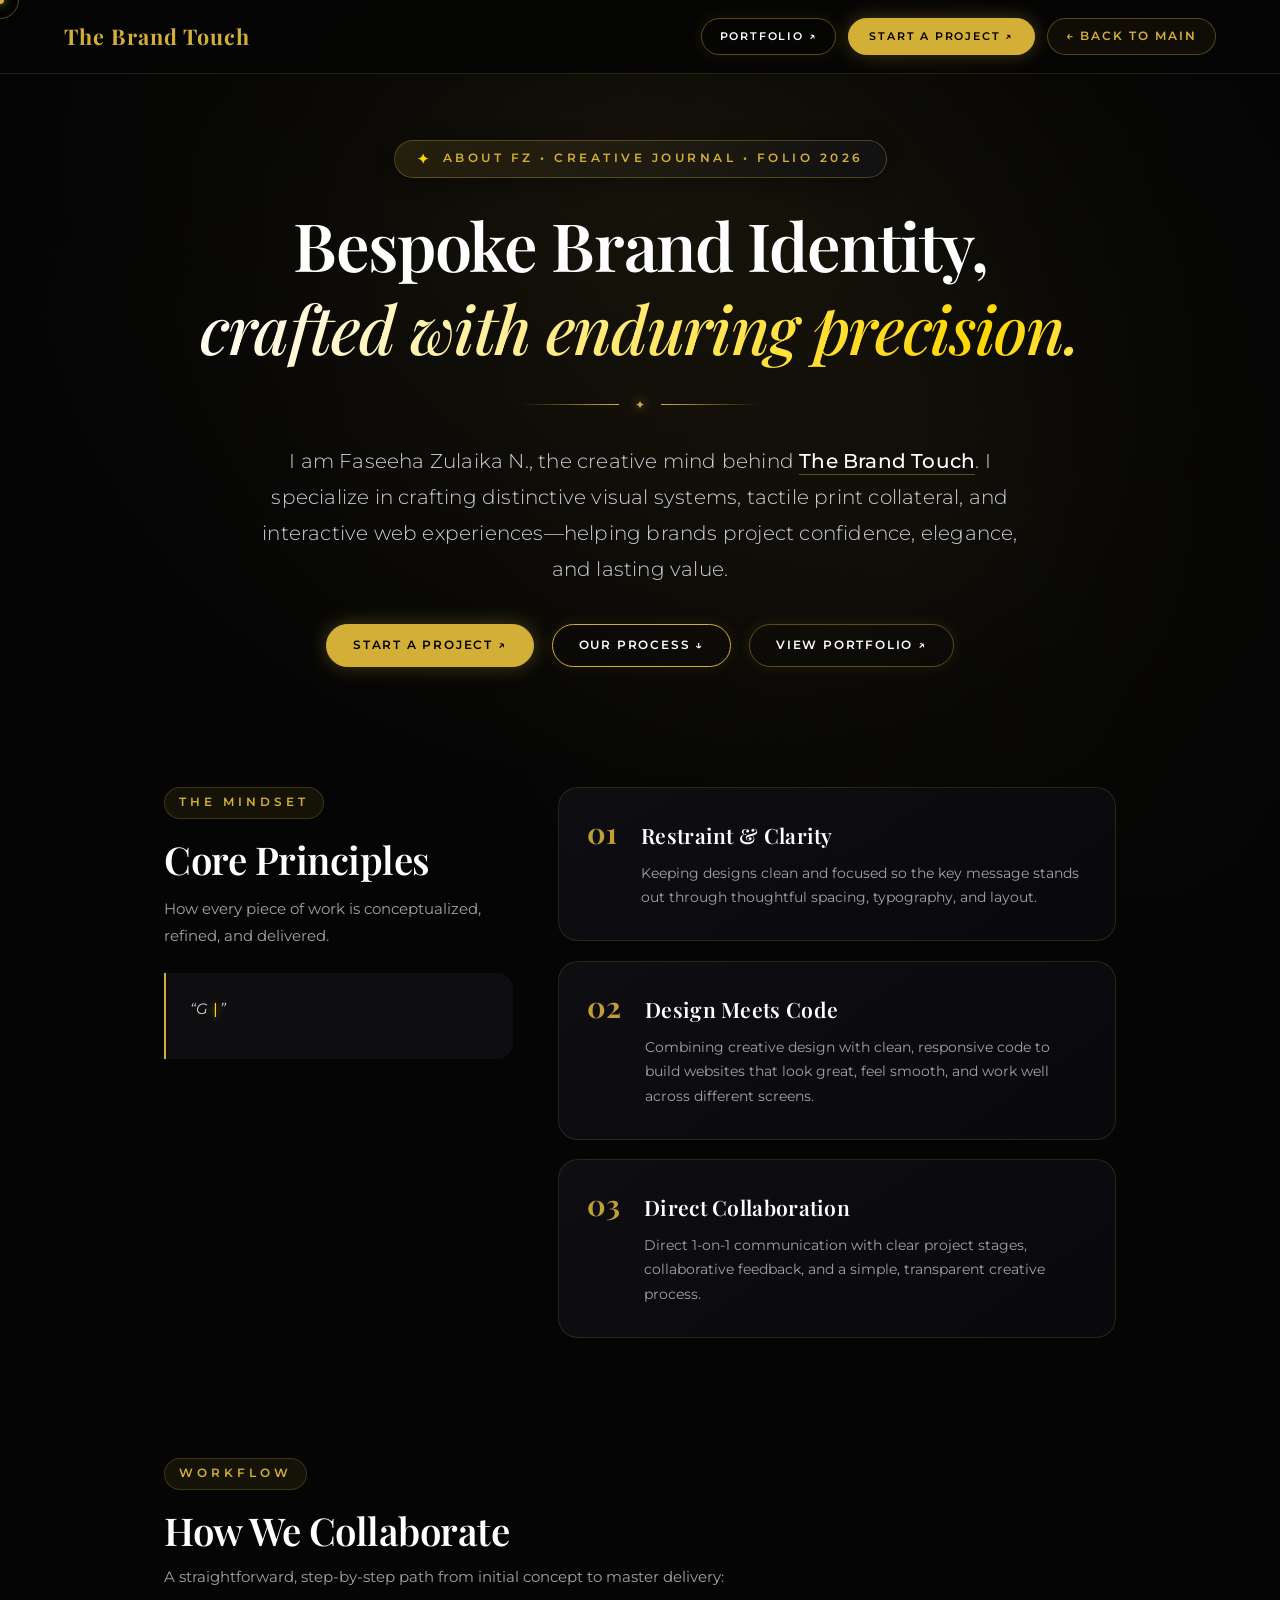
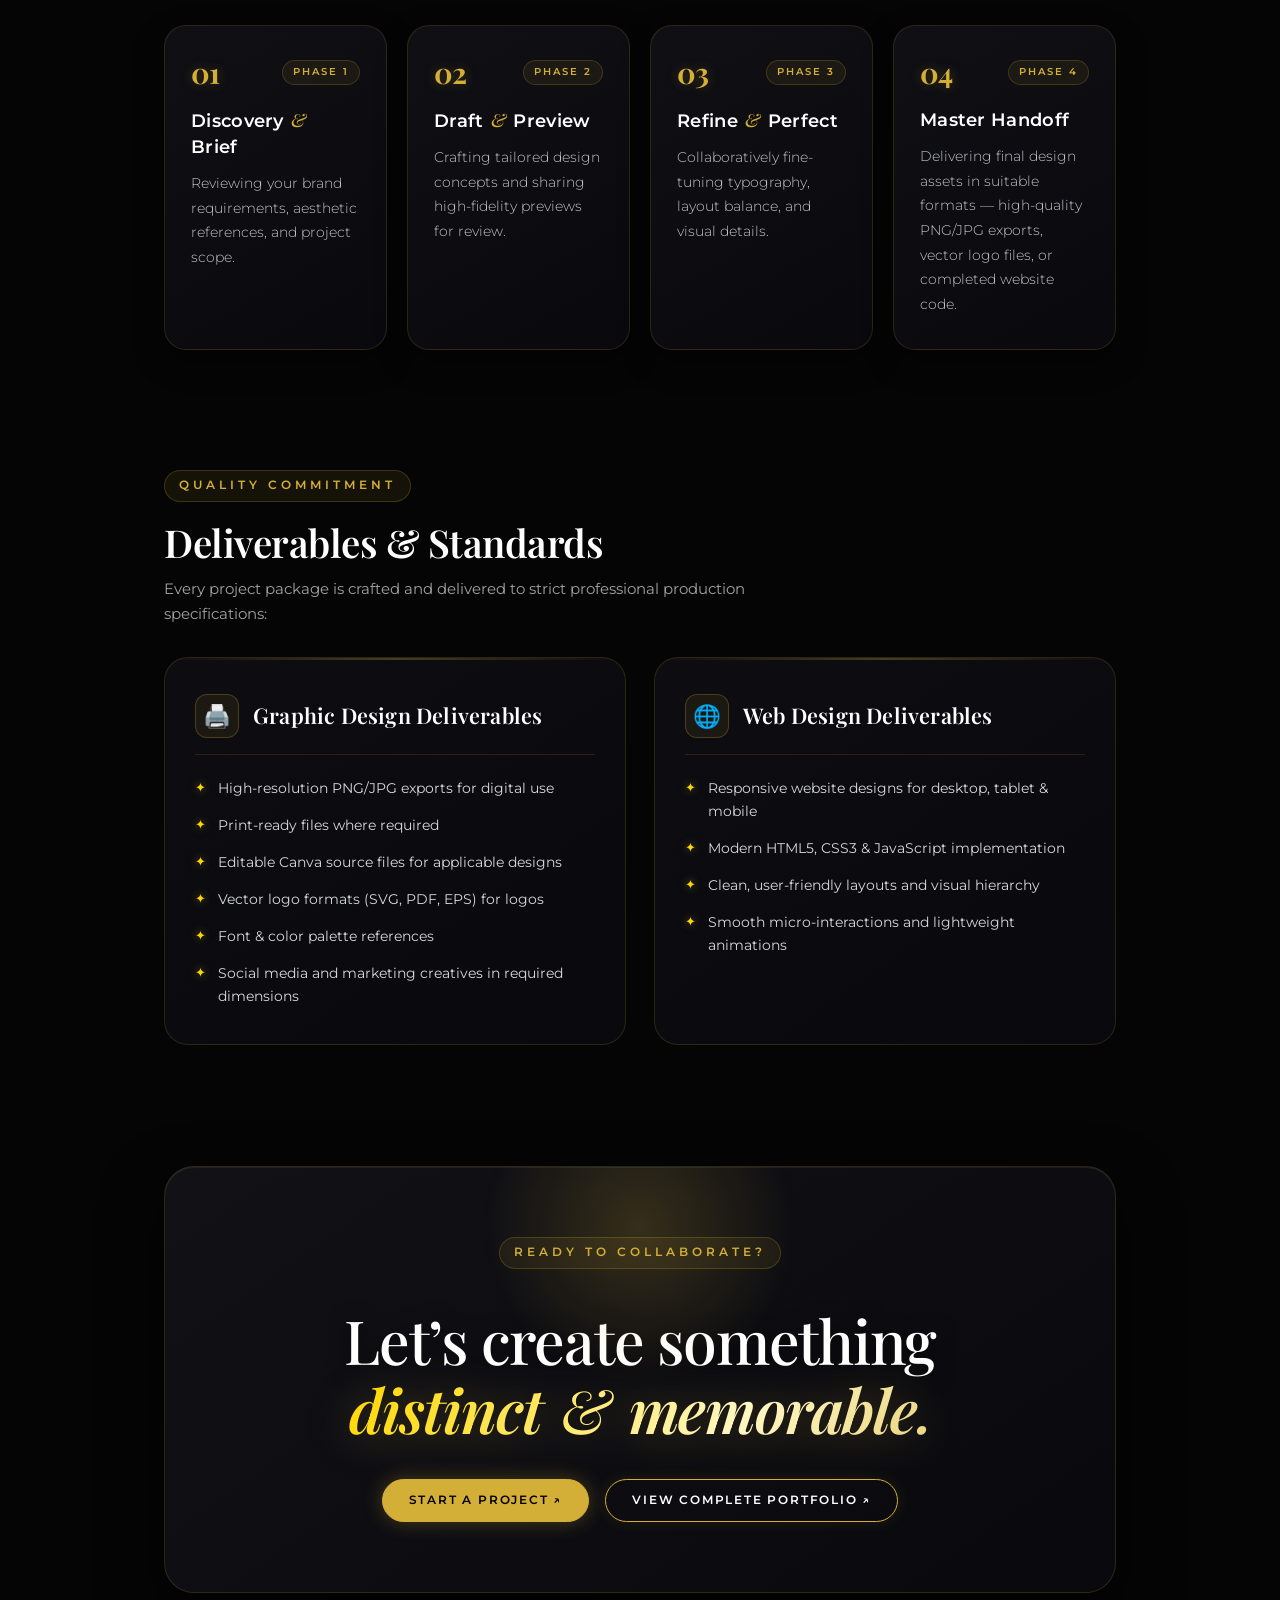
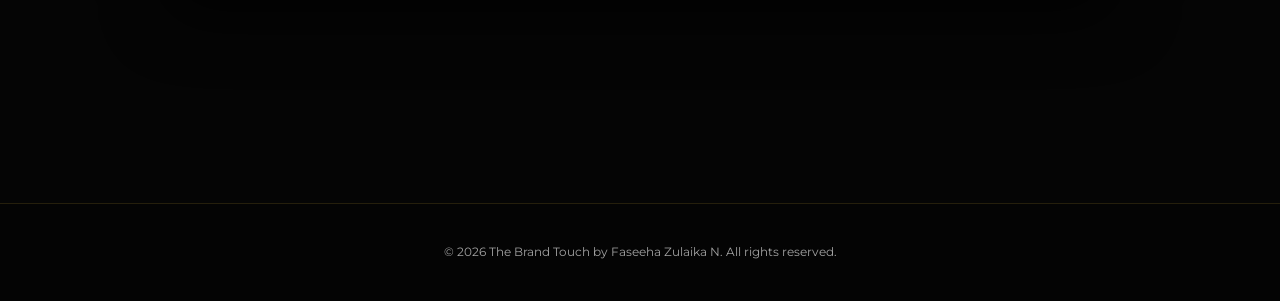
==== commit 2b75a556: "Fix mobile tap highlight, optimize images to WebP, and fix navigation misfires" ====
--- a/about-fz.html
+++ b/about-fz.html
@@ -35,13 +35,30 @@
             -moz-user-select: none;
             -ms-user-select: none;
             user-select: none;
+            -webkit-tap-highlight-color: transparent !important;
         }
         
-        input, textarea, [contenteditable="true"] {
+        input, textarea, select, [contenteditable="true"] {
             -webkit-user-select: text;
             -moz-user-select: text;
             -ms-user-select: text;
             user-select: text;
+            -webkit-tap-highlight-color: transparent !important;
+        }
+
+        a, button, [role="button"], .btn, .back-link, .hero-grand-tag {
+            -webkit-tap-highlight-color: transparent !important;
+            -webkit-touch-callout: none;
+            outline: none;
+        }
+
+        button:focus, a:focus, input:focus, textarea:focus {
+            outline: none;
+        }
+
+        button:focus-visible, a:focus-visible {
+            outline: 2px solid var(--gold);
+            outline-offset: 2px;
         }
 
         ::selection {
@@ -947,16 +964,16 @@
 
     <!-- HEADER NAVIGATION -->
     <header>
-        <a href="stunning.html" class="logo-link" title="The Brand Touch Home">
+        <a href="index.html" class="logo-link" title="The Brand Touch Home">
             <div class="logo">The Brand Touch</div>
         </a>
         <div class="header-actions">
-            <a href="stunning.html#portfolio" class="btn magnetic header-portfolio-btn" style="padding: 8px 18px; font-size: 0.7rem; border-color: rgba(212,175,55,0.4);">PORTFOLIO ↗</a>
-            <a href="stunning.html#hire" class="btn btn-fill magnetic header-hire-btn" style="padding: 8px 20px; font-size: 0.7rem;">
+            <a href="index.html#portfolio" class="btn magnetic header-portfolio-btn" style="padding: 8px 18px; font-size: 0.7rem; border-color: rgba(212,175,55,0.4);">PORTFOLIO ↗</a>
+            <a href="index.html#hire" class="btn btn-fill magnetic header-hire-btn" style="padding: 8px 20px; font-size: 0.7rem;">
                 <span class="hire-text-full">START A PROJECT ↗</span>
                 <span class="hire-text-short">START ↗</span>
             </a>
-            <a href="stunning.html" class="back-link magnetic" title="Return to Main Website" aria-label="Back to main website">
+            <a href="index.html" class="back-link magnetic" title="Return to Main Website" aria-label="Back to main website">
                 <span>←</span> <span class="back-text-full">BACK TO MAIN</span><span class="back-text-short">BACK</span>
             </a>
         </div>
